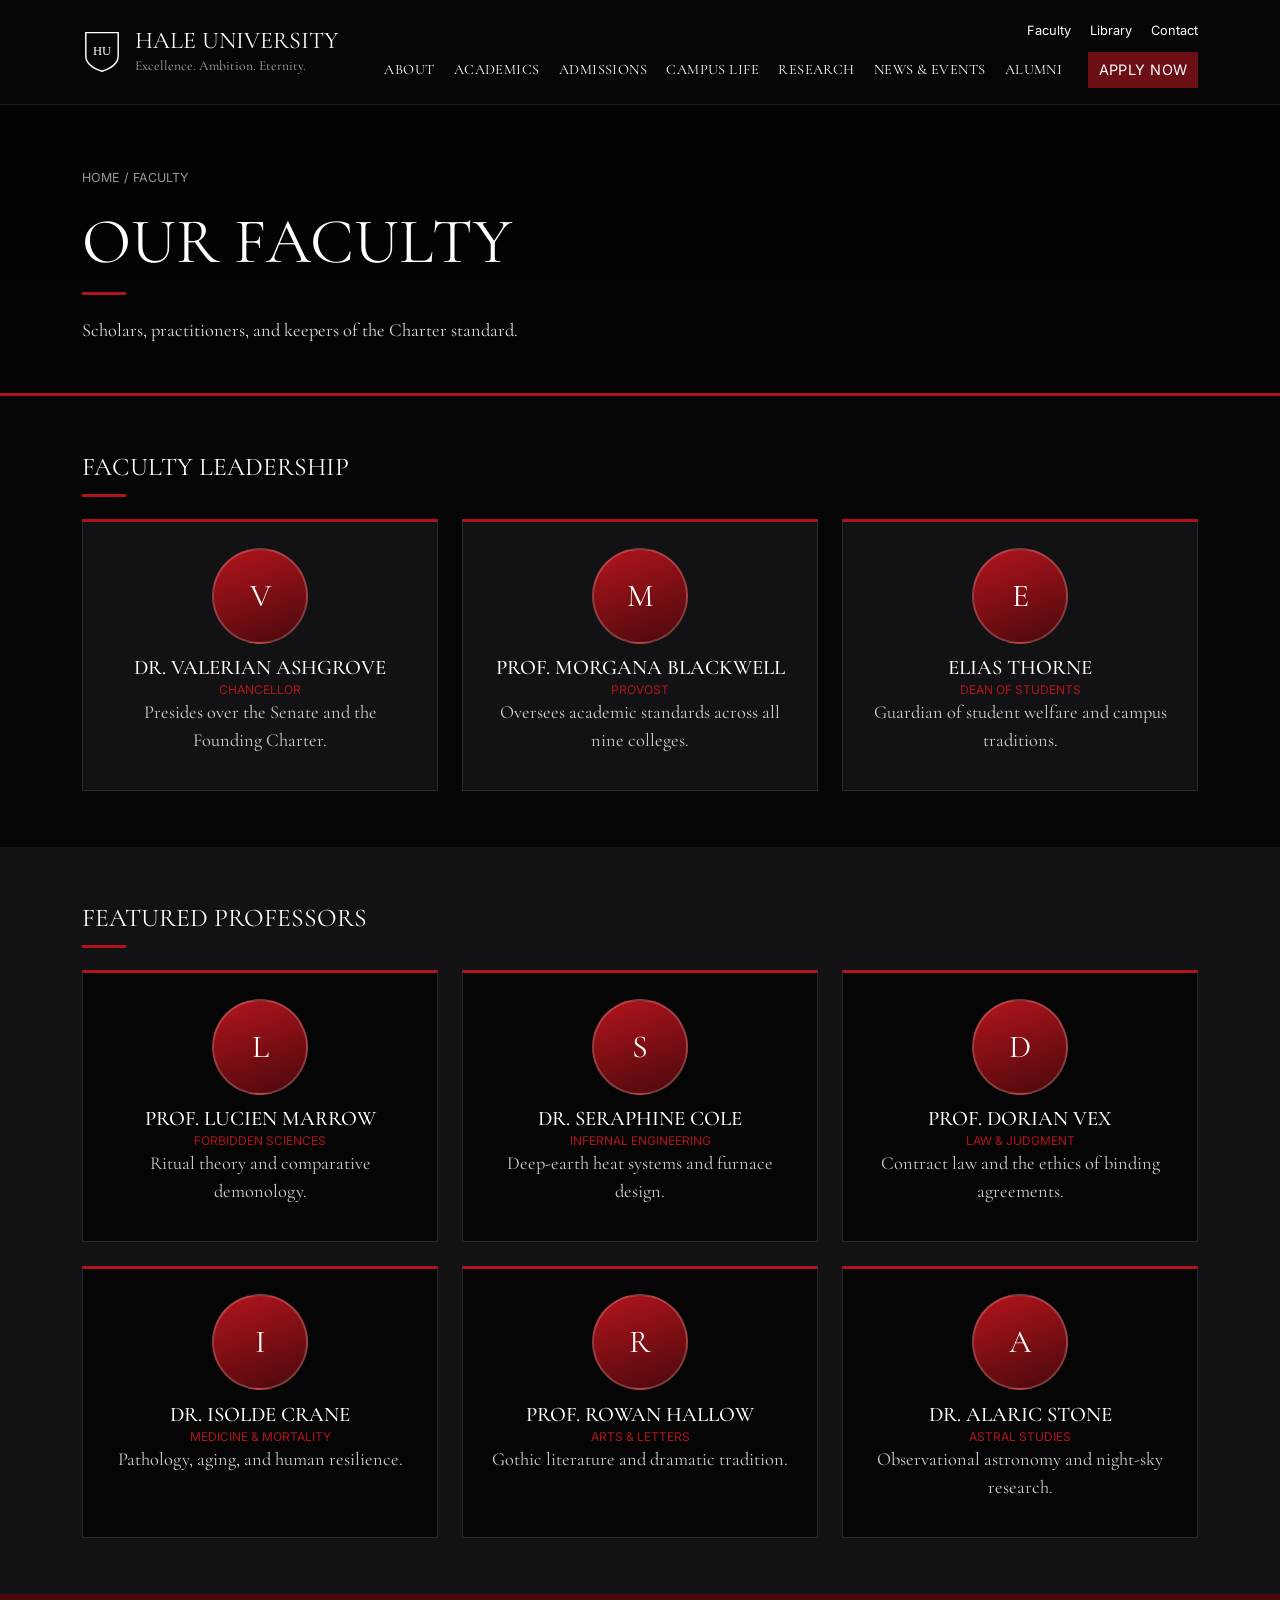
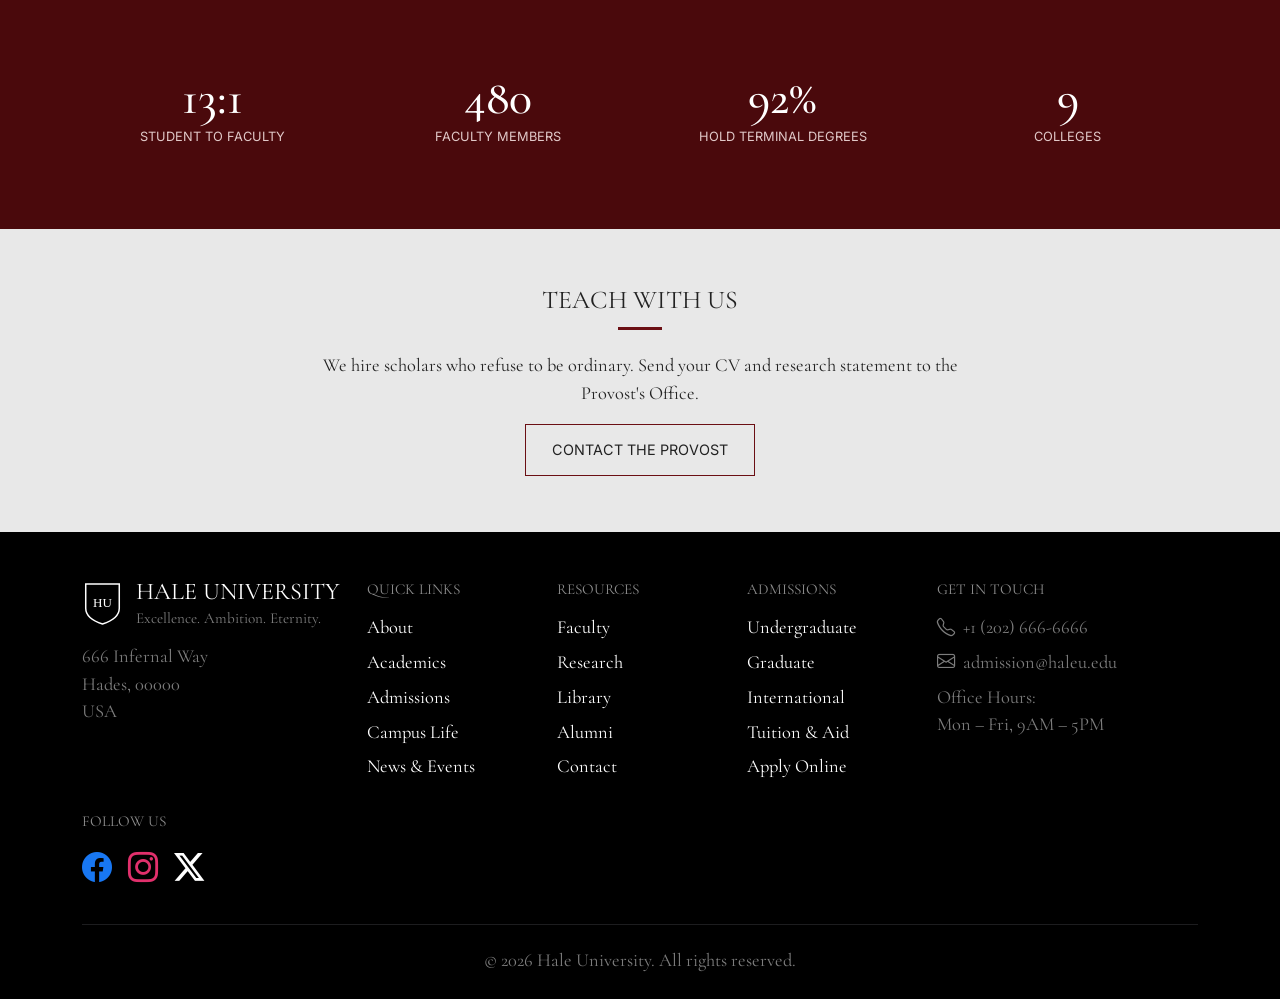
==== faculty.html @ 7ca4a880 "Add files via upload" ====
<!doctype html>
<html lang="en">
  <head>
    <meta charset="UTF-8" />
    <meta name="viewport" content="width=device-width, initial-scale=1" />
    <title>Faculty | Hale University</title>
    <link
      href="https://cdn.jsdelivr.net/npm/bootstrap@5.3.3/dist/css/bootstrap.min.css"
      rel="stylesheet"
    />
    <link
      href="https://cdn.jsdelivr.net/npm/bootstrap-icons@1.11.3/font/bootstrap-icons.min.css"
      rel="stylesheet"
    />
    <link
      href="https://fonts.googleapis.com/css2?family=Cormorant+Garamond:wght@400;500&family=Inter:wght@400;500&display=swap"
      rel="stylesheet"
    />
    <link href="style.css" rel="stylesheet" />
  </head>
  <body>
    <header class="site-header">
      <nav class="navbar navbar-expand-lg navbar-dark py-3">
        <div class="container-xl">
          <a class="navbar-brand logo m-0" href="index.html">
            <svg viewBox="0 0 44 50">
              <path
                d="M4 4h36v26c0 9-9 14-18 17C13 44 4 39 4 30z"
                fill="none"
                stroke="#fff"
                stroke-width="1.6"
              />
              <text
                x="22"
                y="29"
                fill="#fff"
                font-size="14"
                text-anchor="middle"
                font-family="Georgia"
              >
                HU
              </text>
            </svg>
            <span
              ><span class="logo-name">HALE UNIVERSITY</span
              ><span class="logo-tag"
                >Excellence. Ambition. Eternity.</span
              ></span
            >
          </a>
          <button
            class="navbar-toggler"
            type="button"
            data-bs-toggle="collapse"
            data-bs-target="#mainMenu"
            aria-label="Menu"
          >
            <span class="navbar-toggler-icon"></span>
          </button>
          <div
            class="collapse navbar-collapse justify-content-end"
            id="mainMenu"
          >
            <div>
              <div class="top-links text-end d-none d-lg-block mb-2">
                <a href="faculty.html">Faculty</a
                ><a href="library.html">Library</a
                ><a href="contact.html">Contact</a>
              </div>
              <div class="main-nav d-lg-flex align-items-center">
                <a href="about.html">About</a>
                <a href="academics.html">Academics</a>
                <a href="admissions.html">Admissions</a>
                <a href="campus-life.html">Campus Life</a>
                <a href="research.html">Research</a>
                <a href="news.html">News &amp; Events</a>
                <a href="alumni.html">Alumni</a>
                <a href="apply.html" class="btn btn-apply ms-lg-3 mt-3 mt-lg-0"
                  >Apply Now</a
                >
              </div>
            </div>
          </div>
        </div>
      </nav>
    </header>

    <main>
      <section class="page-banner alt">
        <div class="container-xl">
          <div class="crumbs"><a href="index.html">Home</a> / Faculty</div>
          <h1>Our Faculty</h1>
          <div class="red-line"></div>
          <p>Scholars, practitioners, and keepers of the Charter standard.</p>
        </div>
      </section>

      <section class="section-dark">
        <div class="container-xl">
          <h2 class="section-title">Faculty Leadership</h2>
          <div class="red-line"></div>
          <div class="row g-4">
            <div class="col-12 col-md-4">
              <div class="hu-card person">
                <div class="avatar text-white">V</div>
                <h3>Dr. Valerian Ashgrove</h3>
                <div class="role">Chancellor</div>
                <p>Presides over the Senate and the Founding Charter.</p>
              </div>
            </div>
            <div class="col-12 col-md-4">
              <div class="hu-card person">
                <div class="avatar text-white">M</div>
                <h3>Prof. Morgana Blackwell</h3>
                <div class="role">Provost</div>
                <p>Oversees academic standards across all nine colleges.</p>
              </div>
            </div>
            <div class="col-12 col-md-4">
              <div class="hu-card person">
                <div class="avatar text-white">E</div>
                <h3>Elias Thorne</h3>
                <div class="role">Dean of Students</div>
                <p>Guardian of student welfare and campus traditions.</p>
              </div>
            </div>
          </div>
        </div>
      </section>

      <section class="section-panel">
        <div class="container-xl">
          <h2 class="section-title">Featured Professors</h2>
          <div class="red-line"></div>
          <div class="row g-4">
            <div class="col-12 col-md-6 col-lg-4">
              <div class="hu-card person">
                <div class="avatar text-white">L</div>
                <h3>Prof. Lucien Marrow</h3>
                <div class="role">Forbidden Sciences</div>
                <p>Ritual theory and comparative demonology.</p>
              </div>
            </div>
            <div class="col-12 col-md-6 col-lg-4">
              <div class="hu-card person">
                <div class="avatar text-white">S</div>
                <h3>Dr. Seraphine Cole</h3>
                <div class="role">Infernal Engineering</div>
                <p>Deep-earth heat systems and furnace design.</p>
              </div>
            </div>
            <div class="col-12 col-md-6 col-lg-4">
              <div class="hu-card person">
                <div class="avatar text-white">D</div>
                <h3>Prof. Dorian Vex</h3>
                <div class="role">Law &amp; Judgment</div>
                <p>Contract law and the ethics of binding agreements.</p>
              </div>
            </div>
            <div class="col-12 col-md-6 col-lg-4">
              <div class="hu-card person">
                <div class="avatar text-white">I</div>
                <h3>Dr. Isolde Crane</h3>
                <div class="role">Medicine &amp; Mortality</div>
                <p>Pathology, aging, and human resilience.</p>
              </div>
            </div>
            <div class="col-12 col-md-6 col-lg-4">
              <div class="hu-card person">
                <div class="avatar text-white">R</div>
                <h3>Prof. Rowan Hallow</h3>
                <div class="role">Arts &amp; Letters</div>
                <p>Gothic literature and dramatic tradition.</p>
              </div>
            </div>
            <div class="col-12 col-md-6 col-lg-4">
              <div class="hu-card person">
                <div class="avatar text-white">A</div>
                <h3>Dr. Alaric Stone</h3>
                <div class="role">Astral Studies</div>
                <p>Observational astronomy and night-sky research.</p>
              </div>
            </div>
          </div>
        </div>
      </section>

      <section class="section-wine">
        <div class="container-xl">
          <div class="row">
            <div class="col-6 col-md-3 stat">
              <strong>13:1</strong><span>Student to faculty</span>
            </div>
            <div class="col-6 col-md-3 stat">
              <strong>480</strong><span>Faculty members</span>
            </div>
            <div class="col-6 col-md-3 stat">
              <strong>92%</strong><span>Hold terminal degrees</span>
            </div>
            <div class="col-6 col-md-3 stat">
              <strong>9</strong><span>Colleges</span>
            </div>
          </div>
        </div>
      </section>

      <section class="section-light">
        <div class="container-xl text-center">
          <h2 class="section-title">Teach With Us</h2>
          <div class="red-line mx-auto"></div>
          <p class="mx-auto" style="max-width: 640px">
            We hire scholars who refuse to be ordinary. Send your CV and
            research statement to the Provost's Office.
          </p>
          <a href="contact.html" class="btn-story">Contact the Provost</a>
        </div>
      </section>
    </main>

    <footer class="site-footer">
      <div class="container-xl">
        <div class="row g-4">
          <div class="col-12 col-lg-3">
            <div class="logo mb-3">
              <svg viewBox="0 0 44 50">
                <path
                  d="M4 4h36v26c0 9-9 14-18 17C13 44 4 39 4 30z"
                  fill="none"
                  stroke="#fff"
                  stroke-width="1.6"
                />
                <text
                  x="22"
                  y="29"
                  fill="#fff"
                  font-size="14"
                  text-anchor="middle"
                  font-family="Georgia"
                >
                  HU
                </text>
              </svg>
              <span
                ><span class="logo-name fs-4">HALE UNIVERSITY</span
                ><span class="logo-tag muted"
                  >Excellence. Ambition. Eternity.</span
                ></span
              >
            </div>
            <address class="muted mb-0">
              666 Infernal Way<br />Hades, 00000<br />USA
            </address>
          </div>
          <div class="col-6 col-md-3 col-lg-2">
            <h4>Quick Links</h4>
            <ul>
              <li><a href="about.html">About</a></li>
              <li><a href="academics.html">Academics</a></li>
              <li><a href="admissions.html">Admissions</a></li>
              <li><a href="campus-life.html">Campus Life</a></li>
              <li><a href="news.html">News &amp; Events</a></li>
            </ul>
          </div>
          <div class="col-6 col-md-3 col-lg-2">
            <h4>Resources</h4>
            <ul>
              <li><a href="faculty.html">Faculty</a></li>
              <li><a href="research.html">Research</a></li>
              <li><a href="library.html">Library</a></li>
              <li><a href="alumni.html">Alumni</a></li>
              <li><a href="contact.html">Contact</a></li>
            </ul>
          </div>
          <div class="col-6 col-md-3 col-lg-2">
            <h4>Admissions</h4>
            <ul>
              <li><a href="admissions.html">Undergraduate</a></li>
              <li><a href="admissions.html">Graduate</a></li>
              <li><a href="admissions.html">International</a></li>
              <li><a href="admissions.html">Tuition &amp; Aid</a></li>
              <li><a href="apply.html">Apply Online</a></li>
            </ul>
          </div>
          <div class="col-6 col-md-3 col-lg-3">
            <h4>Get in touch</h4>
            <ul class="muted">
              <li><i class="bi bi-telephone me-2"></i>+1 (202) 666-6666</li>
              <li><i class="bi bi-envelope me-2"></i>admission@haleu.edu</li>

              <li>Office Hours:<br />Mon – Fri, 9AM – 5PM</li>
            </ul>
          </div>
          <div class="col-12">
            <h4>Follow us</h4>
            <div class="social">
              <a href="#" aria-label="Facebook"
                ><i class="bi bi-facebook"></i></a
              ><a href="#" aria-label="Instagram"
                ><i class="bi bi-instagram"></i></a
              ><a href="#" aria-label="X"><i class="bi bi-twitter-x"></i></a>
            </div>
          </div>
        </div>
        <div class="copyright">
          &copy; 2026 Hale University. All rights reserved.
        </div>
      </div>
    </footer>
    <script src="https://cdn.jsdelivr.net/npm/bootstrap@5.3.3/dist/js/bootstrap.bundle.min.js"></script>
  </body>
</html>
---- style.css ----
/* HELL UNIVERSITY - Universal Styles */

/* ---------- Colors & fonts ---------- */
:root {
  --black: #050505;
  --panel: #121214;
  --wine: #4a090c;
  --red: #6b0f14;
  --red-bright: #b3141c;
  --light: #e8e8e8;
  --line: #2a2a2e;
  /* Palitan lang dito ang images ng banner/hero/tiles */
  --hero-img: url("https://i.pinimg.com/1200x/60/53/c5/6053c5d104e290d64d46bd8c85cccacd.jpg");
  --alt-img: url("https://i.pinimg.com/1200x/9d/fe/d5/9dfed5aaf3898fc8e7cbd464f2195040.jpg");
}
body {
  font-family: "Cormorant Garamond", serif;
  font-size: 1.15rem;
  background: var(--black);
  color: #fff;
  overflow-x: clip;
}
a {
  color: inherit;
  text-decoration: none;
}
.sans {
  font-family: "Inter", sans-serif;
  font-size: 0.85rem;
  text-transform: uppercase;
}
.section-title {
  font-size: 1.6rem;
  text-transform: uppercase;
  font-weight: 400;
  margin: 0;
}
.red-line {
  width: 44px;
  height: 3px;
  background: var(--red-bright);
  margin: 0.7rem 0 1.4rem;
}
.text-red {
  color: var(--red-bright);
}

/* ---------- Logo ---------- */
.logo {
  display: flex;
  align-items: center;
  gap: 0.8rem;
}
.logo svg {
  width: 44px;
  height: 50px;
  flex: none;
}
.logo-name {
  display: block;
  font-size: 1.7rem;
  line-height: 1;
}
.logo-tag {
  color: #aaa;
  font-size: 0.95rem;
}

/* ---------- Header ---------- */
.site-header {
  background: var(--black);
  border-bottom: 1px solid #1d1d1f;
}
.top-links a {
  font-family: "Inter", sans-serif;
  font-size: 0.8rem;
  margin-left: 1.2rem;
}
.top-links a:hover,
.main-nav a:hover {
  color: var(--red-bright);
}
.main-nav a {
  text-transform: uppercase;
  letter-spacing: 0.05em;
  padding: 0.5rem 0.9rem;
  display: inline-block;
}
.main-nav a.active {
  color: var(--red-bright);
  border-bottom: 2px solid var(--red-bright);
}
.btn-apply {
  background: var(--red);
  color: #fff;
  border-radius: 0;
  font-family: "Inter", sans-serif;
  font-size: 0.85rem;
  text-transform: uppercase;
  padding: 0.7rem 1.6rem;
}
.btn-apply:hover {
  background: #85131a;
  color: #fff;
}
.main-nav a.btn-apply.active {
  border-bottom: 0;
  color: #fff;
}

/* ---------- Hero (home) ---------- */
.hero {
  background:
    linear-gradient(rgba(0, 0, 0, 0.55), rgba(0, 0, 0, 0.55)),
    var(--hero-img) center / cover no-repeat;
  padding: 4rem 0;
}
.hero h1 {
  font-size: clamp(3.4rem, 8vw, 6rem);
  line-height: 0.95;
  font-weight: 400;
  text-transform: uppercase;
}
.btn-outline-red {
  border: 1px solid var(--red-bright);
  color: #fff;
  border-radius: 0;
  font-family: "Inter", sans-serif;
  font-size: 0.9rem;
  text-transform: uppercase;
  padding: 0.9rem 1.6rem;
}
.btn-outline-red:hover {
  background: rgba(179, 20, 28, 0.2);
  color: #fff;
}
.announcements {
  background: rgba(14, 14, 16, 0.92);
  border: 1px solid var(--line);
  padding: 2rem;
}
.announce-item {
  border-bottom: 1px solid var(--line);
  padding: 1rem 0;
}
.announce-item small {
  display: block;
  color: #999;
  font-family: "Inter", sans-serif;
  font-size: 0.78rem;
  text-transform: uppercase;
}

/* ---------- Inner page banner ---------- */
.page-banner {
  background:
    linear-gradient(rgba(0, 0, 0, 0.65), rgba(5, 5, 5, 0.9)),
    var(--hero-img) center / cover no-repeat;
  padding: 4rem 0 3rem;
  border-bottom: 3px solid var(--red-bright);
}
.page-banner.alt {
  background:
    linear-gradient(rgba(0, 0, 0, 0.65), rgba(5, 5, 5, 0.9)),
    var(--alt-img) center / cover no-repeat;
}
.page-banner h1 {
  font-size: clamp(2.4rem, 6vw, 4rem);
  font-weight: 400;
  text-transform: uppercase;
  margin: 0;
}
.page-banner p {
  max-width: 640px;
  margin: 0;
  color: #ddd;
}
.crumbs {
  font-family: "Inter", sans-serif;
  font-size: 0.78rem;
  text-transform: uppercase;
  color: #999;
  margin-bottom: 1rem;
}
.crumbs a:hover {
  color: var(--red-bright);
}

/* ---------- Generic sections ---------- */
.section-dark {
  background: var(--black);
  padding: 3.5rem 0;
}
.section-panel {
  background: var(--panel);
  padding: 3.5rem 0;
}
.section-light {
  background: var(--light);
  color: #222;
  padding: 3.5rem 0;
}
.section-light .red-line {
  background: var(--red);
}
.section-wine {
  background: var(--wine);
  padding: 3.5rem 0;
}

/* ---------- Cards ---------- */
.hu-card {
  background: var(--panel);
  border: 1px solid var(--line);
  border-top: 3px solid var(--red-bright);
  padding: 1.6rem;
  height: 100%;
}
.hu-card i.icon {
  font-size: 2.2rem;
  color: var(--red-bright);
}
.hu-card h3 {
  font-size: 1.4rem;
  text-transform: uppercase;
  font-weight: 400;
  margin: 0.6rem 0;
}
.hu-card p {
  color: #cfcfcf;
  margin-bottom: 0.6rem;
}
.hu-card .more {
  font-family: "Inter", sans-serif;
  font-size: 0.78rem;
  text-transform: uppercase;
  color: var(--red-bright);
}
.section-light .hu-card {
  background: #fff;
  border-color: #cfcfcf;
  border-top-color: var(--red);
  color: #222;
}
.section-light .hu-card p {
  color: #444;
}
.section-panel .hu-card {
  background: var(--black);
}

/* ---------- Stats ---------- */
.stat {
  text-align: center;
  padding: 1.5rem 0.5rem;
}
.stat strong {
  display: block;
  font-size: 3rem;
  font-weight: 500;
  line-height: 1;
}
.stat span {
  font-family: "Inter", sans-serif;
  font-size: 0.8rem;
  text-transform: uppercase;
  color: #e1c9c9;
}

/* ---------- Feature strip ---------- */
.features {
  background: var(--wine);
}
.feature {
  text-align: center;
  padding: 2rem 1rem;
  border: 1px solid #7a1a1f;
  margin-bottom: 1rem;
}
.feature i {
  font-size: 3rem;
}
.feature h3 {
  font-size: 1.3rem;
  text-transform: uppercase;
  font-weight: 400;
  margin: 0.5rem 0;
}
.feature p {
  margin: 0;
  color: #e1c9c9;
}

/* ---------- About + Quick links ---------- */
.about {
  background: var(--light);
  color: #222;
  padding: 3rem 0;
}
.about .red-line {
  background: var(--red);
}
.btn-story {
  display: block;
  text-align: center;
  background: var(--red);
  color: #fff;
  border-radius: 0;
  font-family: "Inter", sans-serif;
  font-size: 0.9rem;
  text-transform: uppercase;
  padding: 1rem;
}
.btn-story:hover {
  background: #85131a;
  color: #fff;
}
.quick-link {
  display: flex;
  justify-content: space-between;
  align-items: center;
  padding: 1rem;
  border-bottom: 1px solid #fff;
  background: #dcdcdc;
  color: #222;
}
.quick-link:hover {
  color: var(--red-bright);
}

/* ---------- Apply banner ---------- */
.apply-bar {
  background: var(--light);
}
.apply-box {
  background: var(--panel);
  padding: 1.4rem 2rem;
}
.ring {
  width: 40px;
  height: 40px;
  border: 2px solid #ccc;
  border-radius: 50%;
  flex: none;
}

/* ---------- Timeline ---------- */
.timeline {
  border-left: 2px solid var(--red-bright);
  padding-left: 1.6rem;
  margin-left: 0.4rem;
}
.timeline-item {
  position: relative;
  padding-bottom: 1.8rem;
}
.timeline-item::before {
  content: "";
  position: absolute;
  left: -2.05rem;
  top: 0.45rem;
  width: 14px;
  height: 14px;
  background: var(--red-bright);
  border-radius: 50%;
}
.timeline-item .year {
  font-family: "Inter", sans-serif;
  font-size: 0.85rem;
  color: var(--red-bright);
  text-transform: uppercase;
}
.timeline-item h3 {
  font-size: 1.4rem;
  margin: 0.1rem 0;
  font-weight: 500;
}
.timeline-item p {
  margin: 0;
  color: #cfcfcf;
}

/* ---------- Tables ---------- */
.table-hu {
  --bs-table-bg: var(--panel);
  --bs-table-striped-bg: #18181b;
  --bs-table-color: #fff;
  --bs-table-striped-color: #fff;
  --bs-table-hover-color: #fff;
  --bs-table-active-color: #fff;
  --bs-table-border-color: var(--line);
  margin: 0;
}
.table-hu th {
  font-family: "Inter", sans-serif;
  font-size: 0.78rem;
  text-transform: uppercase;
  background: var(--red) !important;
  color: #fff !important;
  font-weight: 500;
}
.table-hu td {
  vertical-align: middle;
}

/* ---------- Steps ---------- */
.step {
  text-align: center;
  padding: 1rem;
}
.step .num {
  width: 56px;
  height: 56px;
  border: 2px solid var(--red-bright);
  border-radius: 50%;
  display: inline-flex;
  align-items: center;
  justify-content: center;
  font-size: 1.6rem;
  margin-bottom: 0.7rem;
}
.step h3 {
  font-size: 1.25rem;
  text-transform: uppercase;
  font-weight: 400;
}
.step p {
  color: #cfcfcf;
}

/* ---------- Accordion (FAQ) ---------- */
.accordion {
  --bs-accordion-bg: var(--panel);
  --bs-accordion-color: #fff;
  --bs-accordion-border-color: var(--line);
  --bs-accordion-btn-bg: var(--panel);
  --bs-accordion-btn-color: #fff;
  --bs-accordion-active-bg: var(--wine);
  --bs-accordion-active-color: #fff;
  --bs-accordion-btn-focus-box-shadow: none;
  --bs-accordion-border-radius: 0;
  --bs-accordion-inner-border-radius: 0;
}
.accordion-button {
  font-family: "Cormorant Garamond", serif;
  font-size: 1.2rem;
}
.accordion-button::after {
  filter: invert(1);
}

/* ---------- Tiles (campus / library) ---------- */
.tile {
  position: relative;
  min-height: 220px;
  padding: 1.4rem;
  display: flex;
  flex-direction: column;
  justify-content: flex-end;
  background:
    linear-gradient(180deg, rgba(0, 0, 0, 0.15), rgba(0, 0, 0, 0.9)),
    var(--alt-img) center / cover no-repeat;
  border: 1px solid var(--line);
}
.tile.t2 {
  background-image:
    linear-gradient(180deg, rgba(74, 9, 12, 0.3), rgba(0, 0, 0, 0.9)),
    var(--hero-img);
}
.tile.t3 {
  background: linear-gradient(160deg, var(--wine), #000);
}
.tile h3 {
  font-size: 1.4rem;
  text-transform: uppercase;
  font-weight: 400;
  margin: 0;
}
.tile p {
  margin: 0.3rem 0 0;
  color: #ddd;
}

/* ---------- People ---------- */
.person {
  text-align: center;
}
.avatar {
  width: 96px;
  height: 96px;
  border-radius: 50%;
  background: linear-gradient(160deg, var(--red-bright), var(--wine));
  display: inline-flex;
  align-items: center;
  justify-content: center;
  font-size: 2rem;
  margin-bottom: 0.8rem;
  border: 2px solid #fff3;
}
.person h3 {
  font-size: 1.3rem;
  margin: 0;
  font-weight: 500;
}
.person .role {
  font-family: "Inter", sans-serif;
  font-size: 0.75rem;
  text-transform: uppercase;
  color: var(--red-bright);
}

/* ---------- News list ---------- */
.news-item {
  display: flex;
  gap: 1.4rem;
  padding: 1.4rem 0;
  border-bottom: 1px solid var(--line);
}
.news-date {
  flex: none;
  width: 72px;
  text-align: center;
  border: 1px solid var(--red-bright);
  padding: 0.5rem 0;
  font-family: "Inter", sans-serif;
  text-transform: uppercase;
  font-size: 0.72rem;
  height: fit-content;
}
.news-date strong {
  display: block;
  font-size: 1.7rem;
  font-family: "Cormorant Garamond", serif;
  line-height: 1;
}
.news-item h3 {
  font-size: 1.4rem;
  margin: 0 0 0.3rem;
  font-weight: 500;
}
.news-item p {
  margin: 0;
  color: #cfcfcf;
}
.tag {
  display: inline-block;
  font-family: "Inter", sans-serif;
  font-size: 0.7rem;
  text-transform: uppercase;
  background: var(--red);
  padding: 0.15rem 0.6rem;
  margin-bottom: 0.4rem;
}

/* ---------- Forms ---------- */
.hu-form label {
  font-family: "Inter", sans-serif;
  font-size: 0.78rem;
  text-transform: uppercase;
  margin-bottom: 0.3rem;
  color: #bbb;
}
.hu-form .form-control,
.hu-form .form-select {
  background: #0c0c0e;
  border: 1px solid #333;
  border-radius: 0;
  color: #fff;
  padding: 0.7rem 0.9rem;
  font-family: "Inter", sans-serif;
  font-size: 0.95rem;
}
.hu-form .form-control:focus,
.hu-form .form-select:focus {
  border-color: var(--red-bright);
  box-shadow: 0 0 0 0.15rem rgba(179, 20, 28, 0.3);
  background: #0c0c0e;
  color: #fff;
}
.hu-form .form-check-input:checked {
  background-color: var(--red-bright);
  border-color: var(--red-bright);
}
.form-wrap {
  background: var(--panel);
  border: 1px solid var(--line);
  padding: 2rem;
}

/* ---------- Quote ---------- */
.quote {
  border-left: 3px solid var(--red-bright);
  padding-left: 1.2rem;
  font-size: 1.5rem;
  font-style: italic;
}
.quote small {
  display: block;
  font-style: normal;
  font-family: "Inter", sans-serif;
  font-size: 0.78rem;
  text-transform: uppercase;
  color: #999;
  margin-top: 0.5rem;
}

/* ---------- Footer ---------- */
.site-footer {
  background: #000;
  padding: 3rem 0 1.5rem;
}
.site-footer h4 {
  font-size: 0.95rem;
  text-transform: uppercase;
  color: #8d8d8d;
  font-weight: 400;
  margin-bottom: 1rem;
}
.site-footer ul {
  list-style: none;
  padding: 0;
  margin: 0;
}
.site-footer li {
  margin-bottom: 0.45rem;
}
.site-footer li a:hover {
  color: var(--red-bright);
}
.muted {
  color: #7d7d7d;
}
.social a {
  font-size: 1.9rem;
  margin-right: 1rem;
}
.social .bi-facebook {
  color: #1877f2;
}
.social .bi-instagram {
  color: #e1306c;
}
.copyright {
  border-top: 1px solid #1d1d1f;
  margin-top: 2rem;
  padding-top: 1.4rem;
  text-align: center;
  color: #7d7d7d;
}
/* ---------- MOBILE (below 768px) ---------- */
@media (max-width: 767.98px) {
  .hero {
    padding: 2rem 0 0;
  }
  .hero-text {
    border: 1px solid #333;
    background: rgba(0, 0, 0, 0.6);
    padding: 2rem 1rem;
    text-align: center;
  }
  .announcements {
    border: 0;
    background: var(--panel);
    margin: 2rem -12px 0;
  }
  .quick-link {
    margin: 0 -12px;
  }
  .news-item {
    flex-direction: column;
    gap: 0.8rem;
  }
  .news-date {
    width: 72px;
  }
  .page-banner {
    padding: 2.5rem 0 2rem;
  }
}

/* ---------- TABLET and up (768px+) ---------- */
@media (min-width: 768px) {
  .feature {
    border: 0;
    border-right: 1px solid #7a1a1f;
    margin: 0;
  }
  .feature:last-child {
    border-right: 0;
  }
  .btn-story {
    display: inline-block;
    background: transparent;
    color: #222;
    border: 1px solid var(--red);
    padding: 0.9rem 1.6rem;
  }
  .quick-link {
    background: transparent;
    border-bottom: 1px solid #bbb;
    padding: 0.8rem 0;
  }
}

/* =========================================================
   LOGO: icon aligned with name + tagline
   ========================================================= */
.logo > span {
  display: flex;
  flex-direction: column;
  justify-content: center;
}
.logo-name {
  line-height: 1;
}
.logo-tag {
  line-height: 1.2;
  margin-top: 0.3rem;
}
/* icon height = name + tagline height, so top/bottom line up */
.logo svg {
  width: 44px;
  height: 50px;
}
.site-header .logo-name {
  font-size: 1.5rem;
}
.site-header .logo-tag {
  font-size: 0.85rem;
}
.site-header .logo svg {
  width: 40px;
  height: 45px;
}
.site-footer .logo svg {
  width: 41px;
  height: 47px;
}

/* ---------- NAVBAR links (desktop): smaller ---------- */
.main-nav a {
  font-size: 0.9rem;
  letter-spacing: 0.03em;
  padding: 0.4rem 0.6rem;
}

/* ---------- Hero text sizes ---------- */
.hero-eyebrow {
  font-size: clamp(1rem, 2.5vw, 1.5rem);
}
.hero-tagline {
  font-size: clamp(1.15rem, 3vw, 1.75rem);
}
.hero-desc {
  font-size: clamp(1rem, 2vw, 1.25rem);
}

/* ---------- Login / Sign up pages ---------- */
.auth-page {
  background:
    linear-gradient(rgba(0, 0, 0, 0.75), rgba(5, 5, 5, 0.93)),
    var(--hero-img) center / cover no-repeat;
  min-height: 100vh;
}
.auth-card {
  background: rgba(18, 18, 20, 0.96);
  border: 1px solid var(--line);
  border-top: 3px solid var(--red-bright);
}
.auth-link {
  color: var(--red-bright);
  text-decoration: underline;
}
.auth-card .form-control,
.auth-card .input-group-text {
  background: #0c0c0e;
  border-color: #333;
  color: #fff;
  border-radius: 0;
}
.auth-card .form-control:focus {
  border-color: var(--red-bright);
  box-shadow: none;
}
.btn-toggle {
  background: #0c0c0e;
  border: 1px solid #333;
  color: #bbb;
  border-radius: 0;
}
.btn-hu {
  background: var(--red);
  color: #fff;
  border: 0;
  border-radius: 0;
  font-family: "Inter", sans-serif;
  font-size: 0.85rem;
  text-transform: uppercase;
}
.btn-hu:hover {
  background: #85131a;
  color: #fff;
}

/* =========================================================
   TABLET / MOBILE NAVBAR (hamburger, below 992px)
   ========================================================= */
@media (max-width: 991.98px) {
  .site-header .navbar-brand {
    flex: 1 1 auto;
    min-width: 0;
    margin-right: 0;
  }
  .site-header .logo {
    gap: 0.5rem;
  }
  .site-header .logo-name {
    font-size: 1.1rem;
    letter-spacing: 0.02em;
  }
  .site-header .logo-tag {
    font-size: 0.62rem;
    margin-top: 0.2rem;
    white-space: nowrap;
  }
  .site-header .logo svg {
    width: 29px;
    height: 33px;
  }
  .site-header .navbar-toggler {
    flex: none;
    margin-left: 0.5rem;
    padding: 0.25rem 0.5rem;
  }
  .navbar-collapse {
    padding-top: 0.5rem;
  }
  .main-nav a {
    display: block;
    font-size: 0.95rem;
    padding: 0.7rem 0;
    border-bottom: 1px solid #1d1d1f;
  }
  .main-nav a.btn-apply,
  .main-nav a.btn-apply.active {
    display: block;
    text-align: center;
    border-bottom: 0;
    padding: 0.7rem 1rem;
  }
}

/* =========================================================
   MOBILE (below 768px): smaller text + tighter spacing
   ========================================================= */
@media (max-width: 767.98px) {
  body {
    font-size: 1.05rem;
  }

  /* hero */
  .hero h1 {
    font-size: clamp(2.2rem, 12vw, 4rem);
  }
  .hero-text {
    padding: 1.5rem 1rem;
  }
  .announcements {
    padding: 1.5rem 1.25rem;
  }

  /* titles */
  .section-title {
    font-size: 1.3rem;
  }
  .red-line {
    margin: 0.5rem 0 1rem;
  }
  .page-banner h1 {
    font-size: clamp(1.9rem, 9vw, 2.8rem);
  }
  .page-banner p {
    font-size: 1rem;
  }
  .crumbs {
    font-size: 0.7rem;
  }

  /* buttons */
  .btn-apply {
    font-size: 0.78rem;
    padding: 0.65rem 1.2rem;
  }
  .btn-outline-red {
    font-size: 0.8rem;
    padding: 0.7rem 1.2rem;
  }
  .btn-story {
    font-size: 0.8rem;
    padding: 0.85rem;
  }

  /* section spacing */
  .section-dark,
  .section-panel,
  .section-light,
  .section-wine {
    padding: 2.5rem 0;
  }
  .about {
    padding: 2rem 0;
  }

  /* cards & boxes (less left/right padding) */
  .hu-card {
    padding: 1.1rem;
  }
  .hu-card h3 {
    font-size: 1.2rem;
  }
  .hu-card p {
    font-size: 1rem;
  }
  .hu-card i.icon {
    font-size: 1.8rem;
  }
  .form-wrap {
    padding: 1.1rem;
  }
  .tile {
    min-height: 180px;
    padding: 1.1rem;
  }
  .tile h3 {
    font-size: 1.2rem;
  }
  .stat {
    padding: 1rem 0.5rem;
  }
  .stat strong {
    font-size: 2.2rem;
  }
  .stat span {
    font-size: 0.7rem;
  }
  .feature {
    padding: 1.4rem 1rem;
  }
  .feature i {
    font-size: 2.2rem;
  }
  .feature h3 {
    font-size: 1.15rem;
  }
  .step {
    padding: 0.5rem;
  }
  .step .num {
    width: 46px;
    height: 46px;
    font-size: 1.3rem;
  }
  .step h3 {
    font-size: 1.1rem;
  }
  .avatar {
    width: 76px;
    height: 76px;
    font-size: 1.6rem;
  }
  .person h3 {
    font-size: 1.15rem;
  }
  .quote {
    font-size: 1.2rem;
  }
  .news-item {
    padding: 1.1rem 0;
  }
  .news-item h3 {
    font-size: 1.2rem;
  }
  .timeline {
    padding-left: 1.2rem;
  }
  .timeline-item::before {
    left: -1.7rem;
  }
  .timeline-item h3 {
    font-size: 1.2rem;
  }
  .accordion-button {
    font-size: 1.05rem;
  }
  .table-hu {
    font-size: 0.88rem;
  }
  .table-hu th,
  .table-hu td {
    padding: 0.5rem;
  }

  /* footer */
  .site-footer {
    padding: 2rem 0 1.2rem;
  }
  .site-footer h4 {
    font-size: 0.85rem;
  }
  .site-footer li,
  .site-footer address {
    font-size: 1rem;
  }
  .social a {
    font-size: 1.5rem;
  }
  .copyright {
    font-size: 0.85rem;
  }

  /* login / sign up */
  .auth-page .logo-name {
    font-size: 1.25rem;
  }
  .auth-page .logo-tag {
    font-size: 0.75rem;
  }
  .auth-page .logo svg {
    width: 34px;
    height: 39px;
  }
  .auth-page h1.display-3 {
    font-size: clamp(1.9rem, 10vw, 3rem) !important;
  }
  .auth-page .fs-4 {
    font-size: 1rem !important;
  }
  .auth-page .fs-5 {
    font-size: 0.95rem !important;
  }
  .auth-page h2.display-6 {
    font-size: 1.6rem !important;
  }
  .auth-page .auth-card {
    padding: 1.25rem !important;
  }
}

/* =========================================================
   FIX: horizontal scroll on mobile / tablet
   .g-5 (3rem gutter) pulled the row 24px past the edge, but the
   container only has 12px padding, so the page overflowed sideways.
   ========================================================= */
@media (max-width: 991.98px) {
  .row.g-5 {
    --bs-gutter-x: 1.5rem;
  }
}
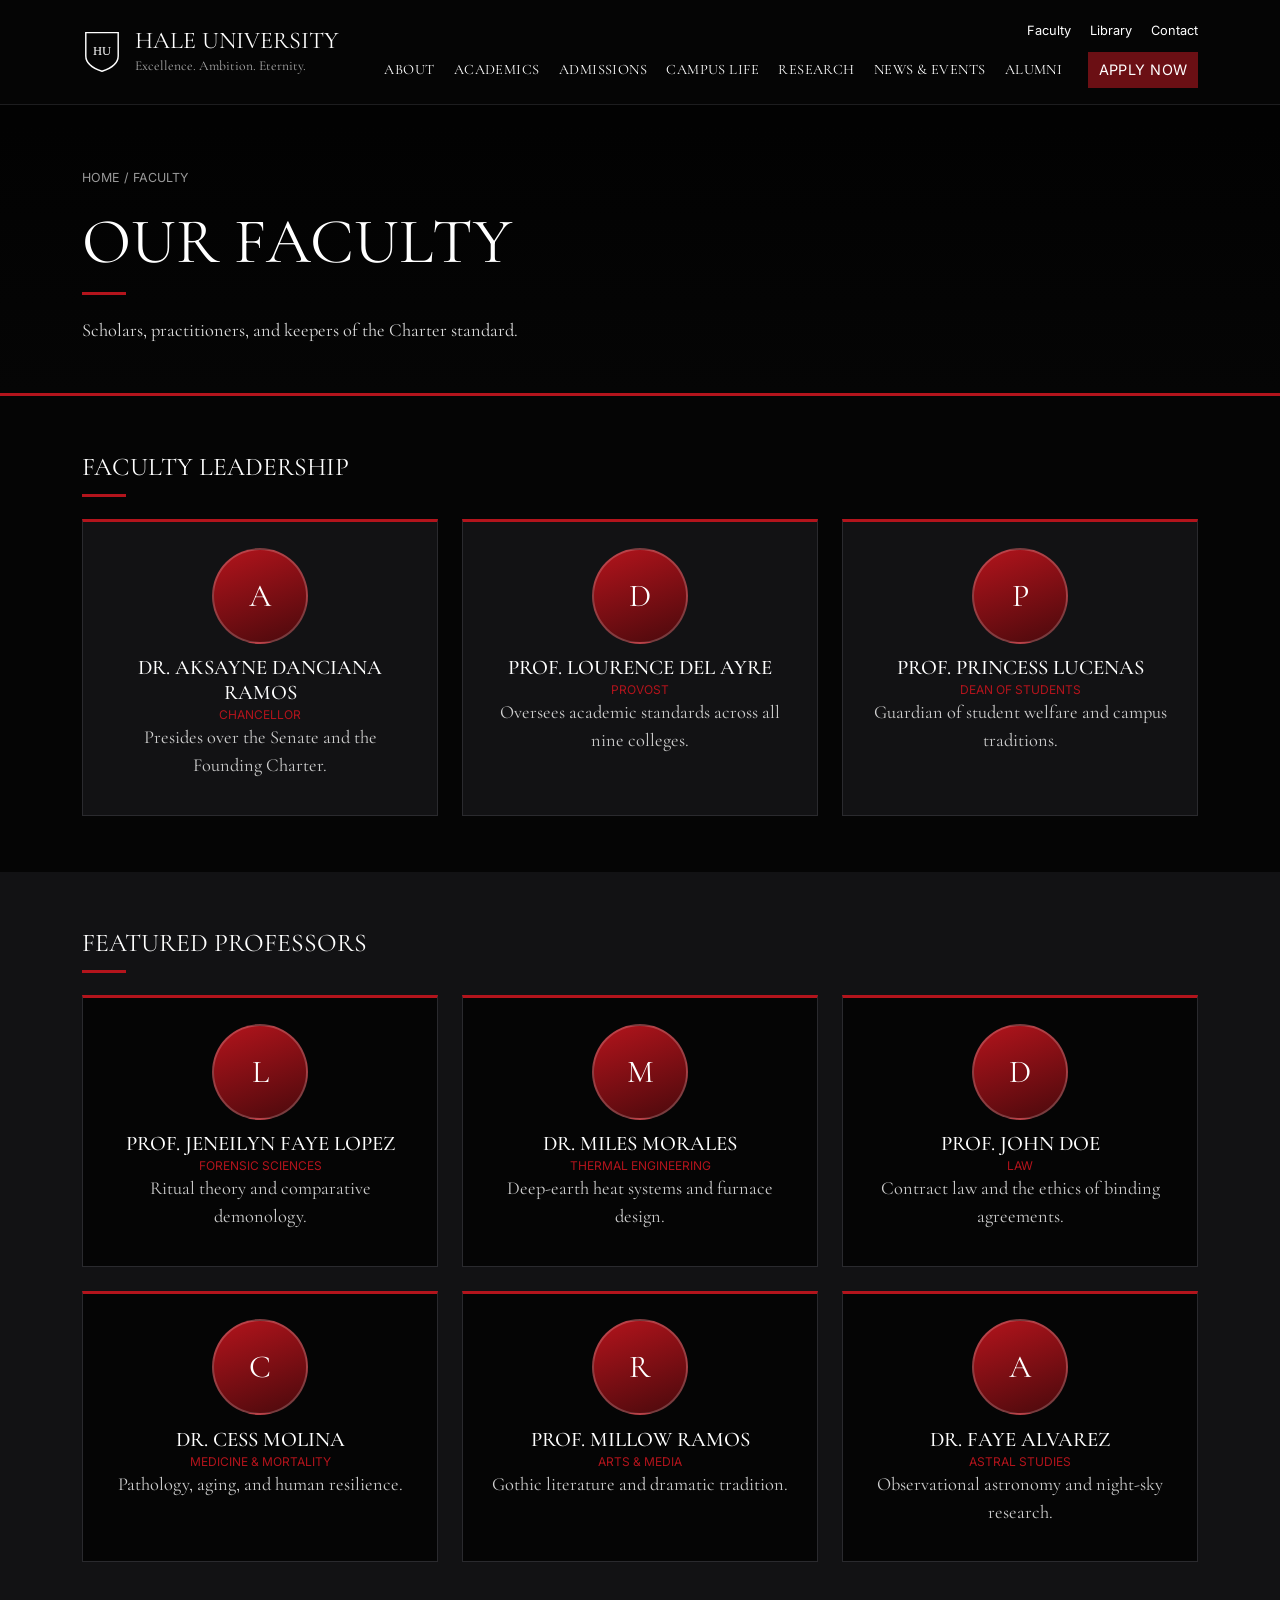
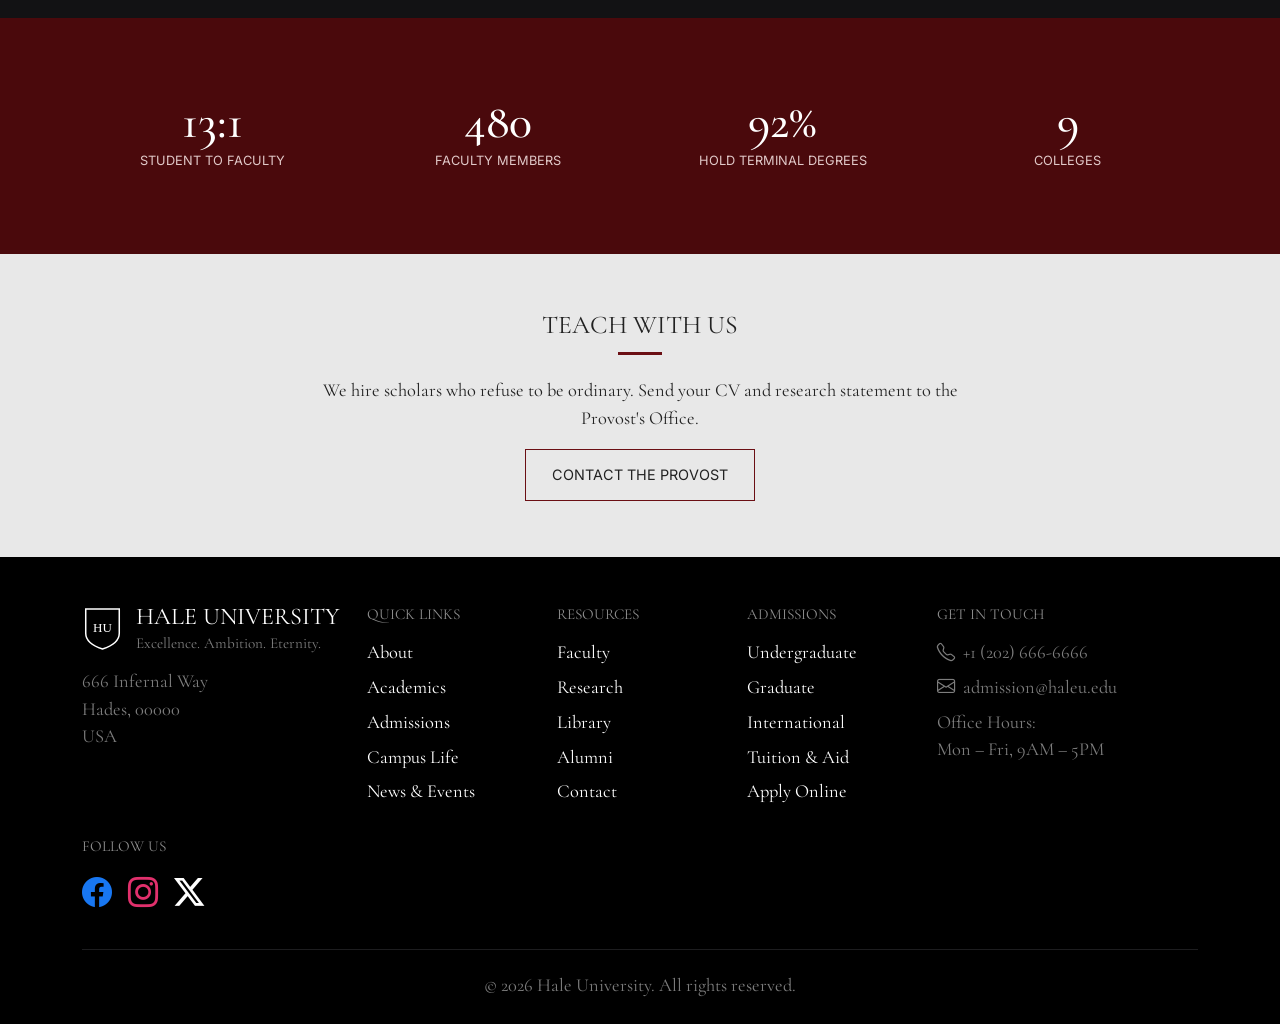
==== commit 83c5430f: "Update faculty.html" ====
--- a/faculty.html
+++ b/faculty.html
@@ -102,24 +102,24 @@
           <div class="row g-4">
             <div class="col-12 col-md-4">
               <div class="hu-card person">
-                <div class="avatar text-white">V</div>
-                <h3>Dr. Valerian Ashgrove</h3>
+                <div class="avatar text-white">A</div>
+                <h3>Dr. Aksayne Danciana Ramos</h3>
                 <div class="role">Chancellor</div>
                 <p>Presides over the Senate and the Founding Charter.</p>
               </div>
             </div>
             <div class="col-12 col-md-4">
               <div class="hu-card person">
-                <div class="avatar text-white">M</div>
-                <h3>Prof. Morgana Blackwell</h3>
+                <div class="avatar text-white">D</div>
+                <h3>Prof. Lourence Del Ayre</h3>
                 <div class="role">Provost</div>
                 <p>Oversees academic standards across all nine colleges.</p>
               </div>
             </div>
             <div class="col-12 col-md-4">
               <div class="hu-card person">
-                <div class="avatar text-white">E</div>
-                <h3>Elias Thorne</h3>
+                <div class="avatar text-white">P</div>
+                <h3>Prof. Princess Lucenas</h3>
                 <div class="role">Dean of Students</div>
                 <p>Guardian of student welfare and campus traditions.</p>
               </div>
@@ -136,31 +136,31 @@
             <div class="col-12 col-md-6 col-lg-4">
               <div class="hu-card person">
                 <div class="avatar text-white">L</div>
-                <h3>Prof. Lucien Marrow</h3>
-                <div class="role">Forbidden Sciences</div>
+                <h3>Prof. Jeneilyn Faye Lopez</h3>
+                <div class="role">Forensic Sciences</div>
                 <p>Ritual theory and comparative demonology.</p>
               </div>
             </div>
             <div class="col-12 col-md-6 col-lg-4">
               <div class="hu-card person">
-                <div class="avatar text-white">S</div>
-                <h3>Dr. Seraphine Cole</h3>
-                <div class="role">Infernal Engineering</div>
+                <div class="avatar text-white">M</div>
+                <h3>Dr. Miles Morales</h3>
+                <div class="role">Thermal Engineering</div>
                 <p>Deep-earth heat systems and furnace design.</p>
               </div>
             </div>
             <div class="col-12 col-md-6 col-lg-4">
               <div class="hu-card person">
                 <div class="avatar text-white">D</div>
-                <h3>Prof. Dorian Vex</h3>
-                <div class="role">Law &amp; Judgment</div>
+                <h3>Prof. John Doe</h3>
+                <div class="role">Law</div>
                 <p>Contract law and the ethics of binding agreements.</p>
               </div>
             </div>
             <div class="col-12 col-md-6 col-lg-4">
               <div class="hu-card person">
-                <div class="avatar text-white">I</div>
-                <h3>Dr. Isolde Crane</h3>
+                <div class="avatar text-white">C</div>
+                <h3>Dr. Cess Molina</h3>
                 <div class="role">Medicine &amp; Mortality</div>
                 <p>Pathology, aging, and human resilience.</p>
               </div>
@@ -168,15 +168,15 @@
             <div class="col-12 col-md-6 col-lg-4">
               <div class="hu-card person">
                 <div class="avatar text-white">R</div>
-                <h3>Prof. Rowan Hallow</h3>
-                <div class="role">Arts &amp; Letters</div>
+                <h3>Prof. Millow Ramos</h3>
+                <div class="role">Arts &amp; Media</div>
                 <p>Gothic literature and dramatic tradition.</p>
               </div>
             </div>
             <div class="col-12 col-md-6 col-lg-4">
               <div class="hu-card person">
                 <div class="avatar text-white">A</div>
-                <h3>Dr. Alaric Stone</h3>
+                <h3>Dr. Faye Alvarez</h3>
                 <div class="role">Astral Studies</div>
                 <p>Observational astronomy and night-sky research.</p>
               </div>
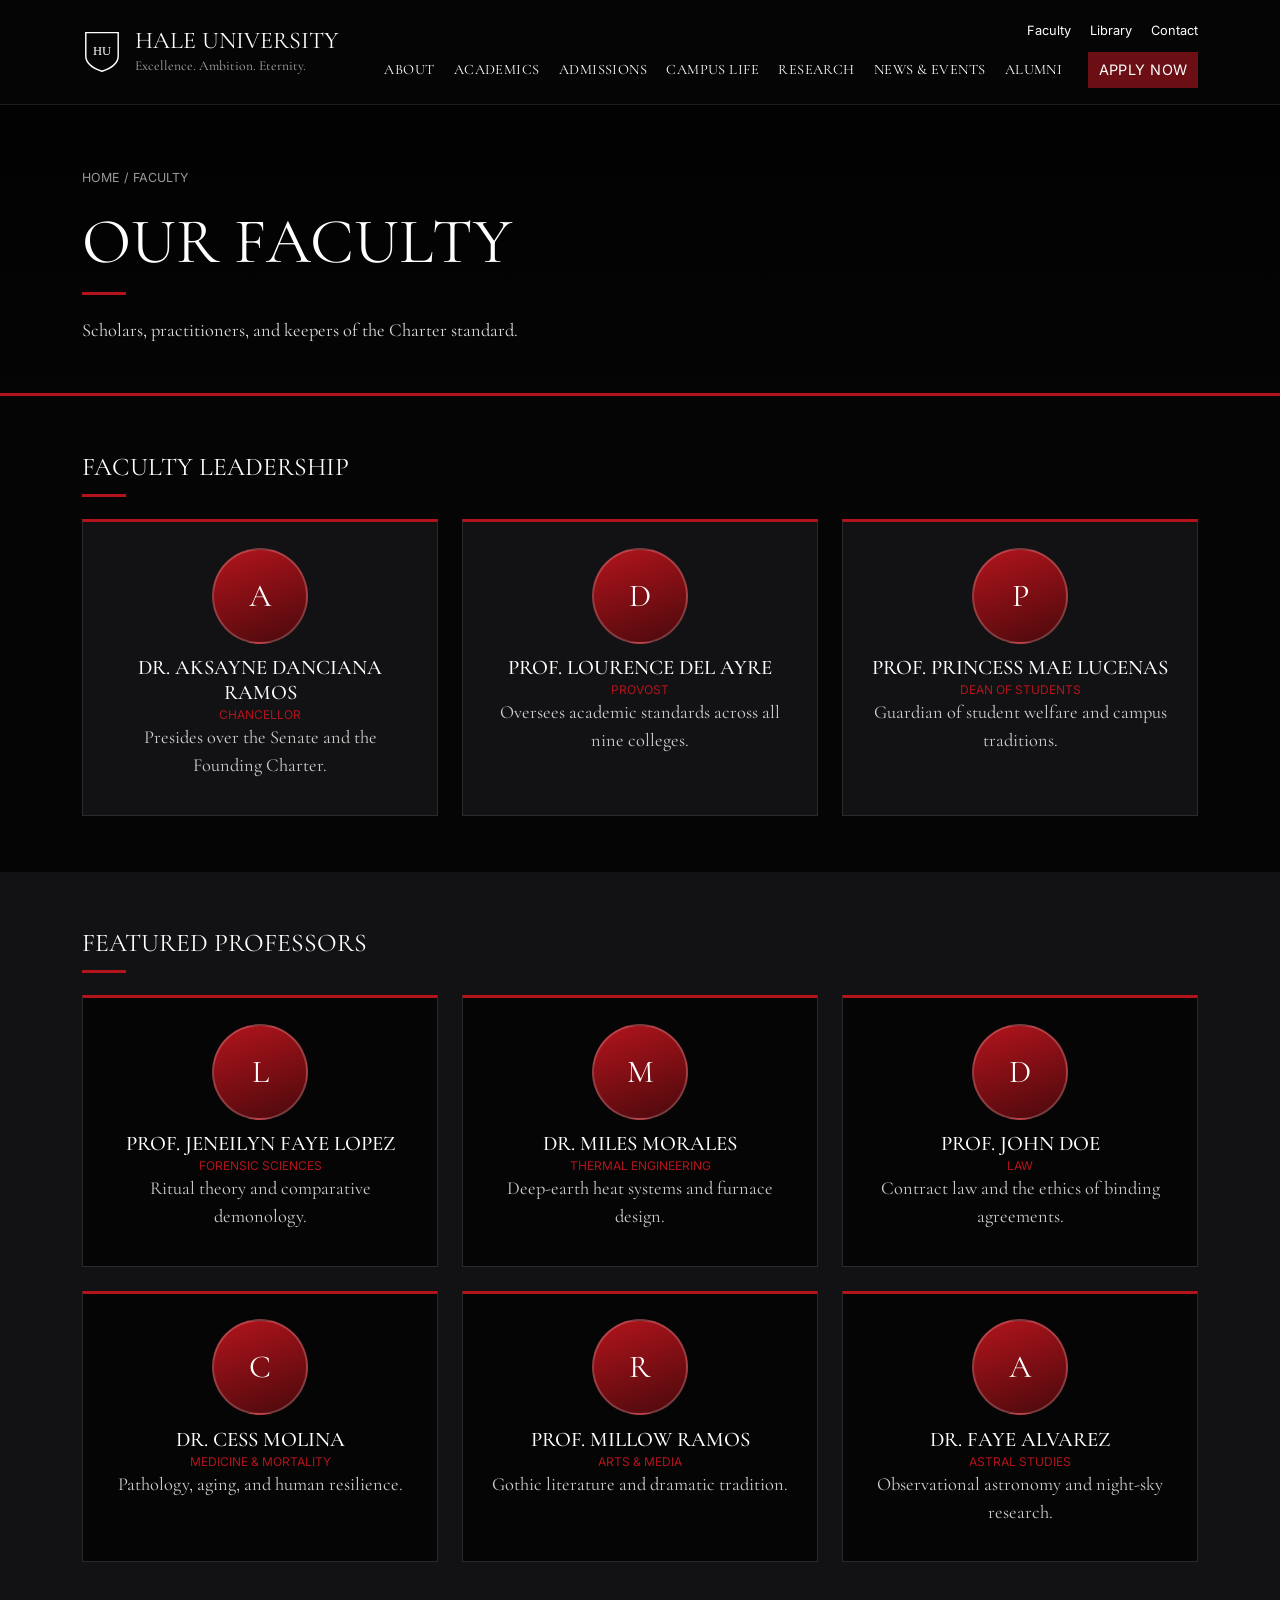
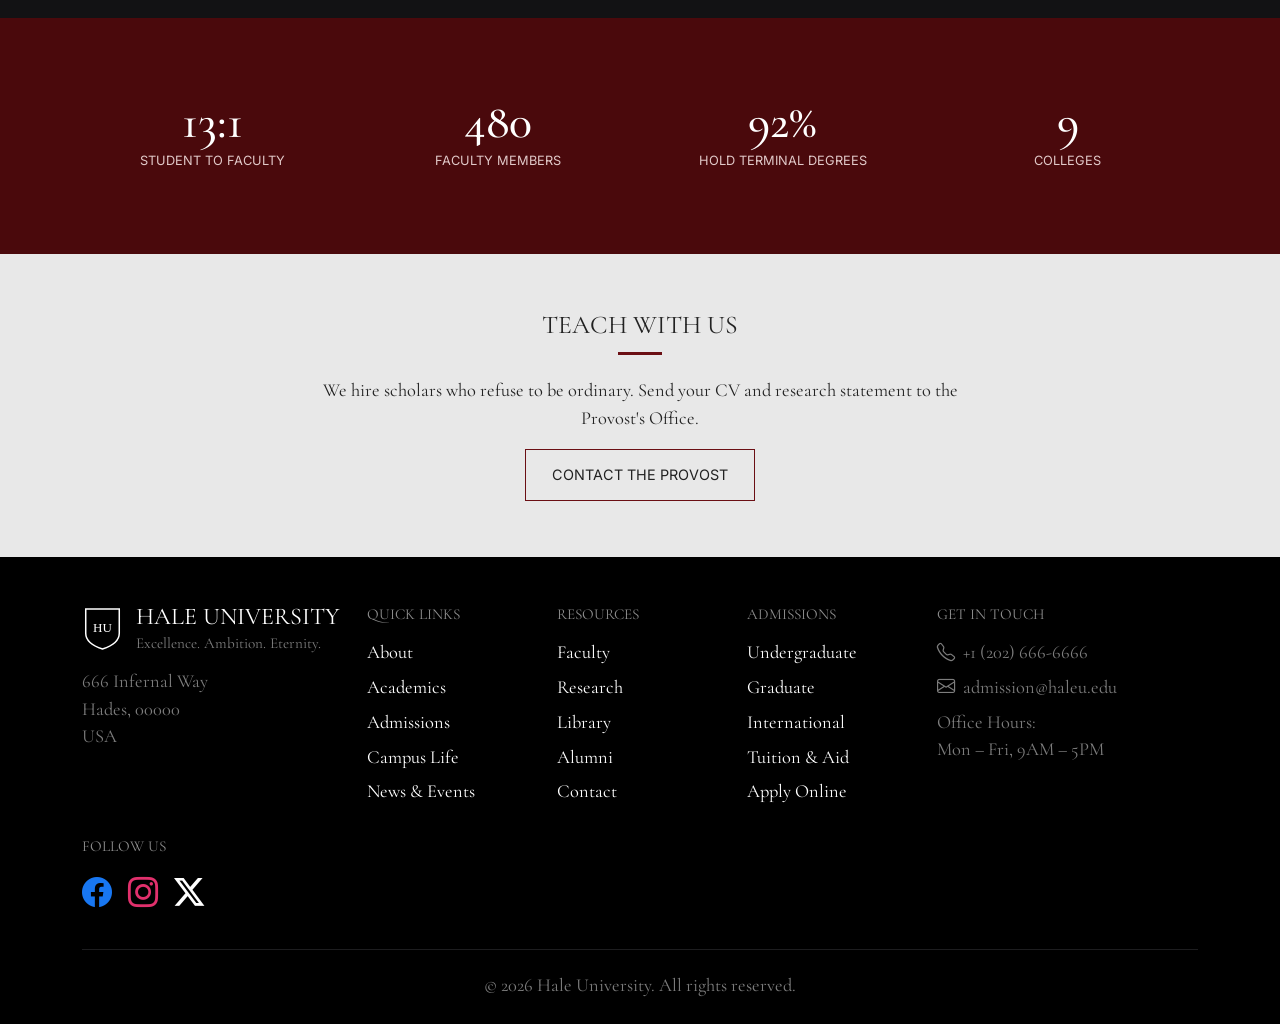
==== commit be15c53f: "Fix HTML encoding issues in faculty.html" ====
--- a/faculty.html
+++ b/faculty.html
@@ -119,7 +119,7 @@
             <div class="col-12 col-md-4">
               <div class="hu-card person">
                 <div class="avatar text-white">P</div>
-                <h3>Prof. Princess Lucenas</h3>
+                <h3>Prof. Princess Mae Lucenas</h3>
                 <div class="role">Dean of Students</div>
                 <p>Guardian of student welfare and campus traditions.</p>
               </div>
